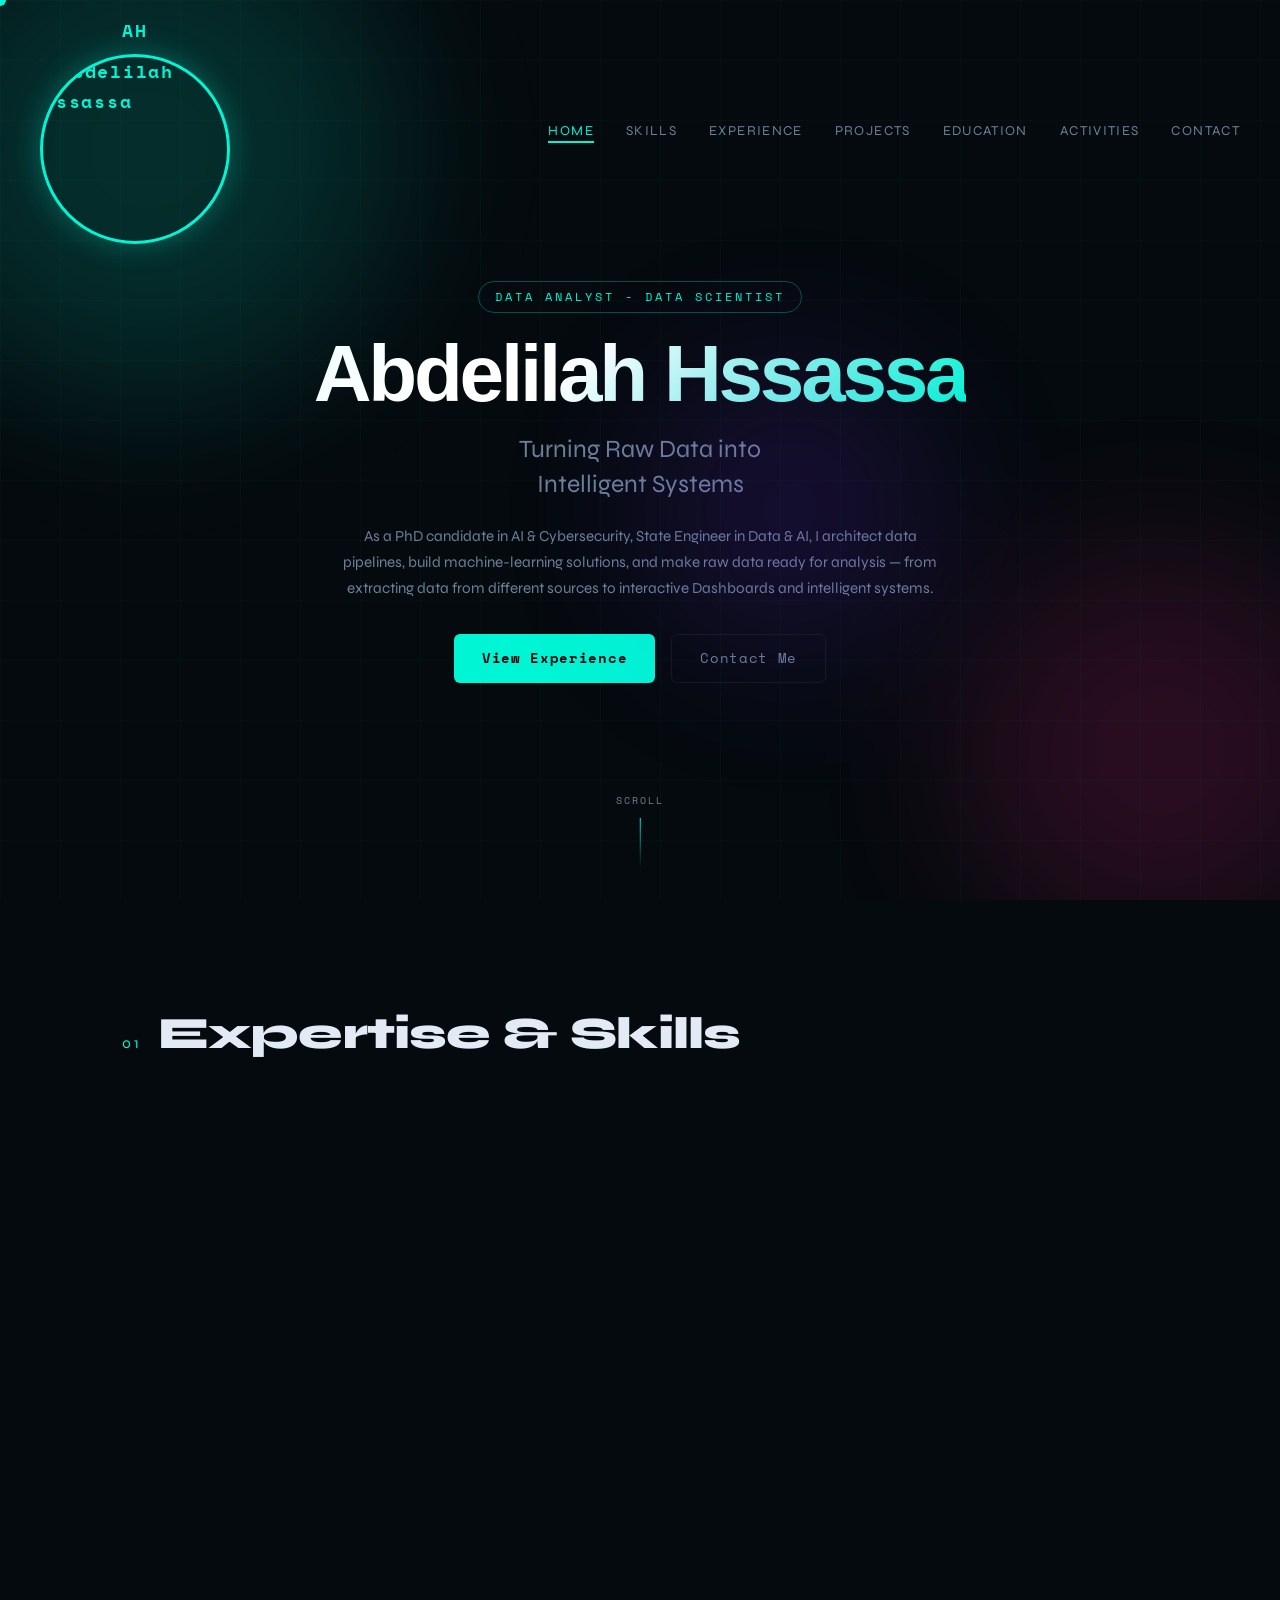
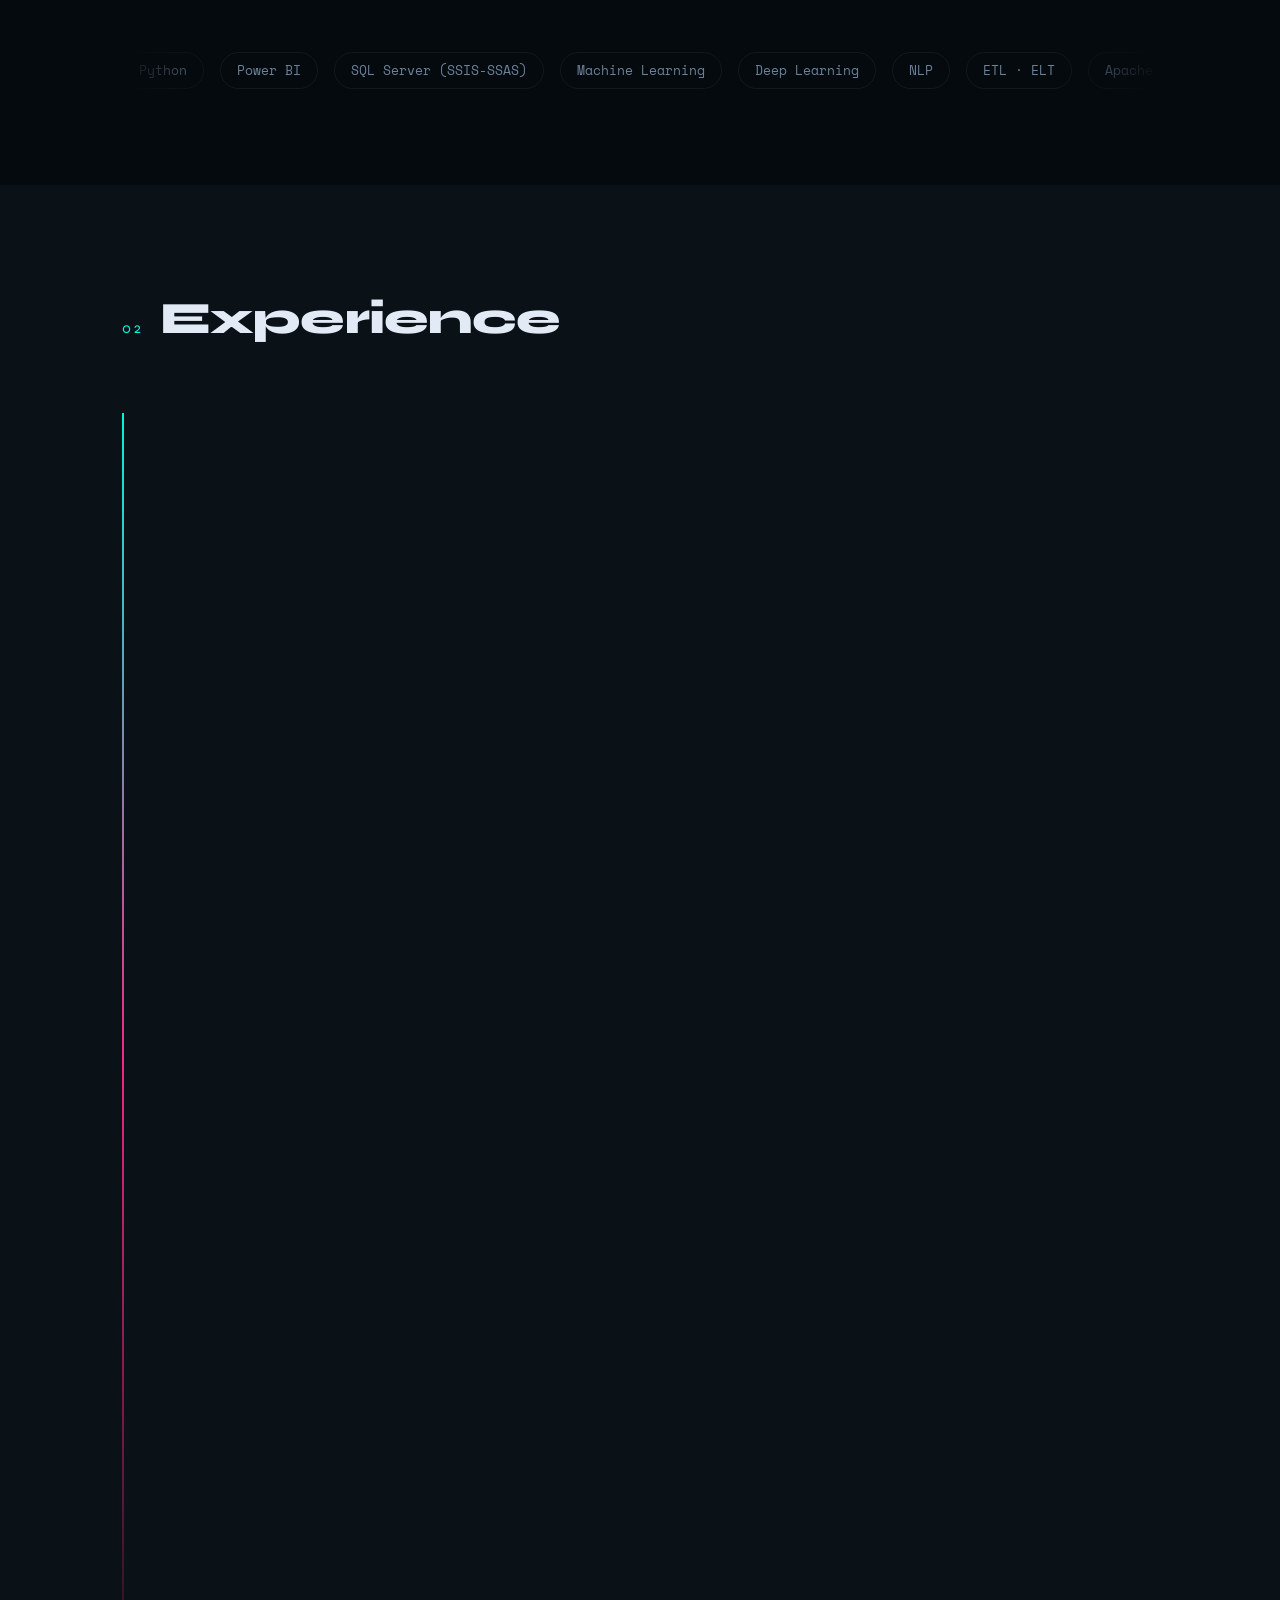
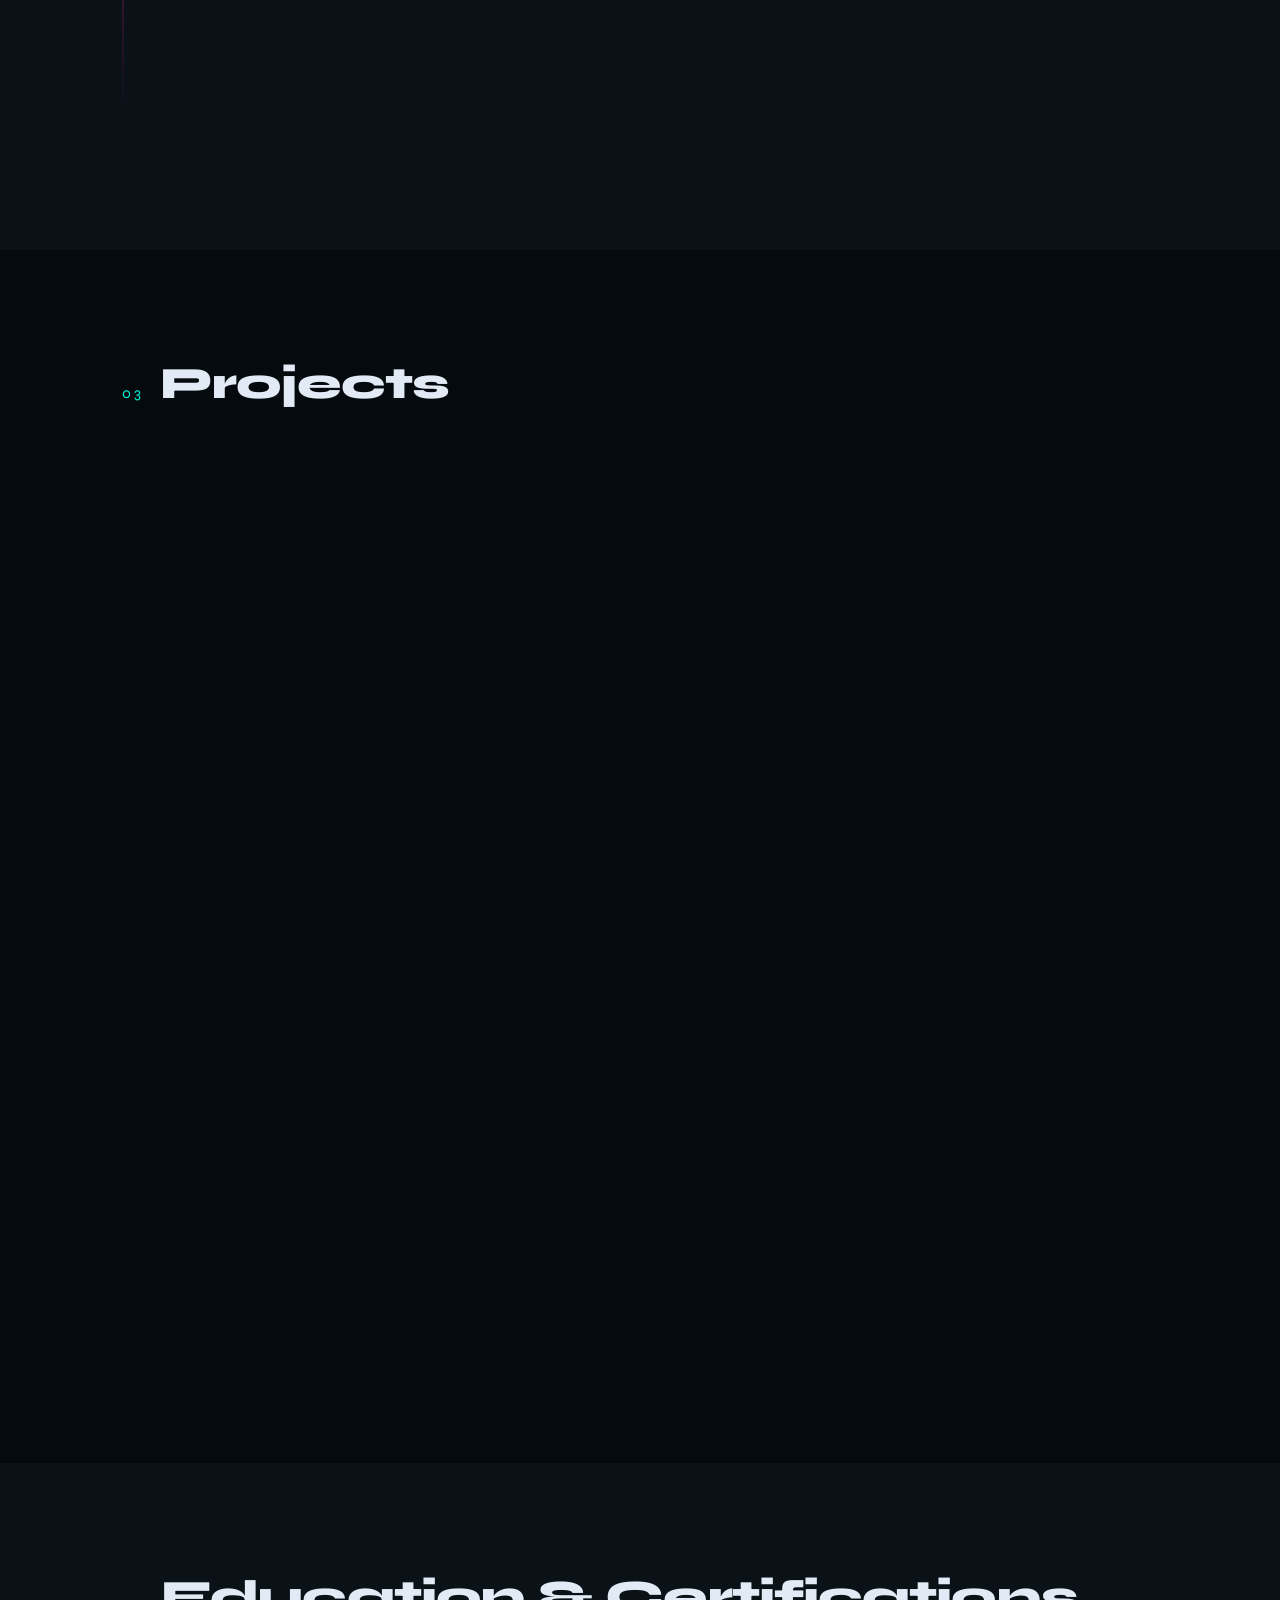
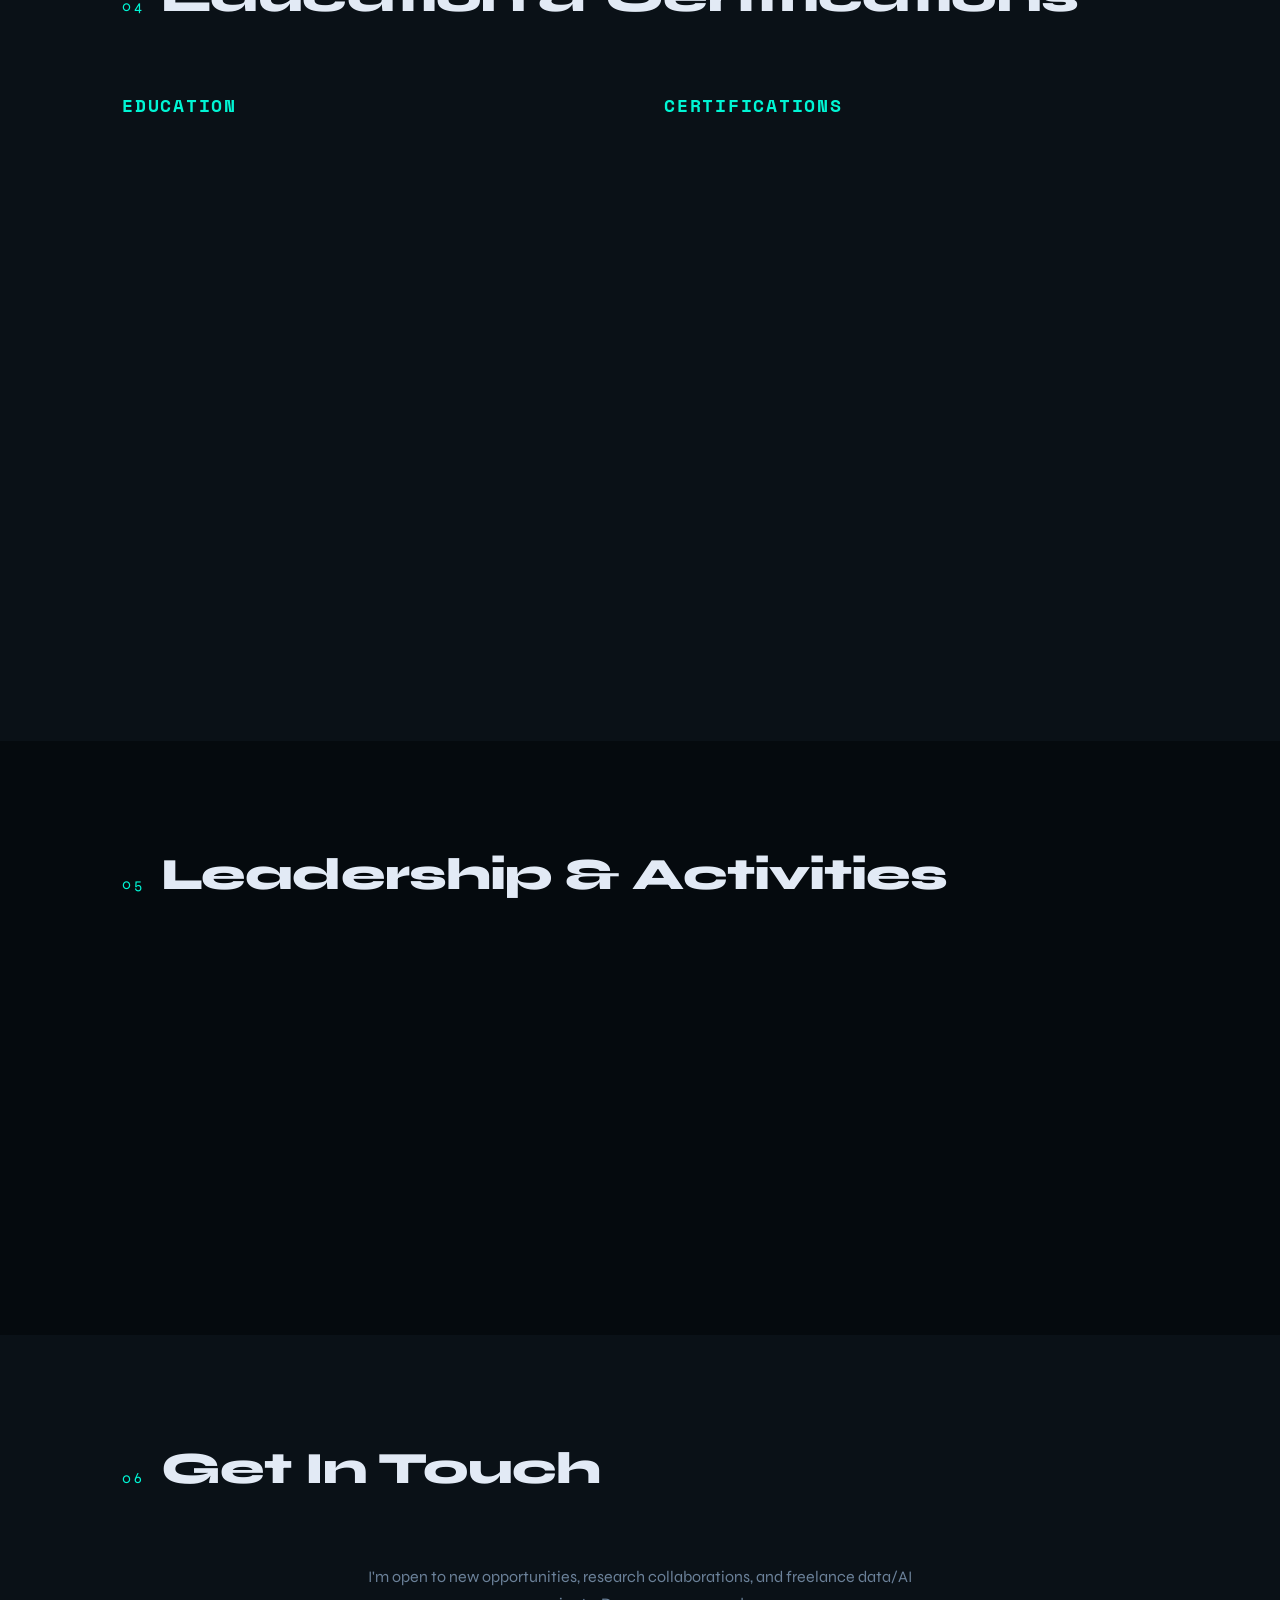
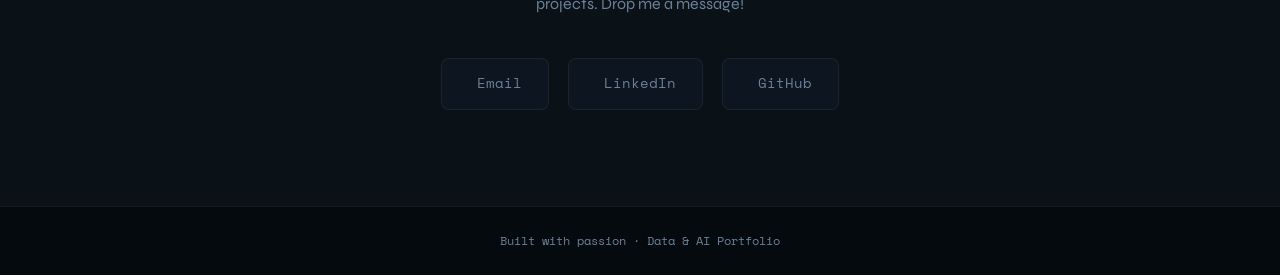
==== index.html @ 55bfc21a "First" ====
<!DOCTYPE html>
<html lang="en">
<head>
  <meta charset="UTF-8" />
  <meta name="viewport" content="width=device-width, initial-scale=1.0" />
  <title>Portfolio – Data & AI Engineer</title>
  <link rel="preconnect" href="https://fonts.googleapis.com" />
  <link rel="preconnect" href="https://fonts.gstatic.com" crossorigin />
  <link href="https://fonts.googleapis.com/css2?family=Space+Mono:ital,wght@0,400;0,700;1,400&family=Syne:wght@400;700;800&display=swap" rel="stylesheet" />
  <script src="https://unpkg.com/lucide@latest/dist/umd/lucide.min.js"></script>
  <link rel="stylesheet" href="style.css" />
</head>
<body>
  <!-- Cursor -->
  <div class="cursor" id="cursor"></div>

  <!-- Nav -->
  <nav id="navbar">
    <div class="nav-logo" id="nav-name">AH</div>
    <ul class="nav-links" id="nav-links"></ul>
    <button class="nav-toggle" id="nav-toggle" aria-label="Toggle menu">
      <span></span><span></span><span></span>
    </button>
  </nav>

  <!-- Hero -->
  <section class="hero" id="home">
    <div class="hero-grid-bg"></div>
    <div class="hero-content">
      <div class="hero-tag" id="hero-tag"></div>
      <h1 class="hero-name" id="hero-name"></h1>
      <p class="hero-title" id="hero-title"></p>
      <p class="hero-bio" id="hero-bio"></p>
      <div class="hero-cta">
        <a href="#experience" class="btn btn-primary">View Experience</a>
        <a href="#contact" class="btn btn-ghost">Contact Me</a>
      </div>
    </div>
    <div class="hero-orbs">
      <div class="orb orb1"></div>
      <div class="orb orb2"></div>
      <div class="orb orb3"></div>
    </div>
    <div class="scroll-indicator">
      <span>scroll</span>
      <div class="scroll-line"></div>
    </div>
  </section>

  <!-- Skills -->
  <section class="section" id="skills">
    <div class="container">
      <div class="section-header">
        <span class="section-number">01</span>
        <h2 class="section-title">Expertise & Skills</h2>
      </div>
      <div class="domains-grid" id="domains-grid"></div>
      <div class="skills-marquee">
        <div class="marquee-track" id="marquee-track"></div>
      </div>
    </div>
  </section>

  <!-- Experience -->
  <section class="section section-dark" id="experience">
    <div class="container">
      <div class="section-header">
        <span class="section-number">02</span>
        <h2 class="section-title">Experience</h2>
      </div>
      <div class="timeline" id="timeline"></div>
    </div>
  </section>

  <!-- Projects -->
  <section class="section" id="projects">
    <div class="container">
      <div class="section-header">
        <span class="section-number">03</span>
        <h2 class="section-title">Projects</h2>
      </div>
      <div class="projects-grid" id="projects-grid"></div>
    </div>
  </section>

  <!-- Education & Certs -->
  <section class="section section-dark" id="education">
    <div class="container">
      <div class="section-header">
        <span class="section-number">04</span>
        <h2 class="section-title">Education & Certifications</h2>
      </div>
      <div class="edu-cert-grid">
        <div>
          <h3 class="subsection-title">Education</h3>
          <div id="education-list"></div>
        </div>
        <div>
          <h3 class="subsection-title">Certifications</h3>
          <div id="certs-list"></div>
        </div>
      </div>
    </div>
  </section>

  <!-- Extracurricular -->
  <section class="section" id="activities">
    <div class="container">
      <div class="section-header">
        <span class="section-number">05</span>
        <h2 class="section-title">Leadership & Activities</h2>
      </div>
      <div class="activities-grid" id="activities-grid"></div>
    </div>
  </section>

  <!-- Contact -->
  <section class="section section-dark" id="contact">
    <div class="container contact-container">
      <div class="section-header">
        <span class="section-number">06</span>
        <h2 class="section-title">Get In Touch</h2>
      </div>
      <p class="contact-intro" id="contact-intro"></p>
      <div class="contact-links" id="contact-links"></div>
    </div>
  </section>

  <footer>
    <p id="footer-text"></p>
  </footer>

  <script src="data.js"></script>
  <script src="main.js"></script>
</body>
</html>
---- style.css ----
/* ============================================================
   style.css — Portfolio — Dark + Neon Terminal Aesthetic
   ============================================================ */

/* ── Reset & Base ─────────────────────────────────────────── */
*, *::before, *::after { box-sizing: border-box; margin: 0; padding: 0; }

:root {
  --bg:          #050a0e;
  --bg-alt:      #0a1117;
  --bg-card:     #0d1520;
  --border:      rgba(255,255,255,0.06);
  --text:        #e2eaf5;
  --text-muted:  #6b8199;
  --accent:      #00f5d4;
  --accent2:     #f72585;
  --accent3:     #7b2fff;
  --font-mono:   'Space Mono', monospace;
  --font-sans:   'Syne', sans-serif;
  --radius:      12px;
  --transition:  0.3s cubic-bezier(.4,0,.2,1);
}

html { scroll-behavior: smooth; }

body {
  background: var(--bg);
  color: var(--text);
  font-family: var(--font-sans);
  font-size: 16px;
  line-height: 1.7;
  cursor: none;
  overflow-x: hidden;
}

a { color: inherit; text-decoration: none; }
img { max-width: 100%; border-radius: var(--radius); }
ul { list-style: none; }

/* ── Custom Cursor ────────────────────────────────────────── */
.cursor {
  position: fixed;
  width: 12px; height: 12px;
  background: var(--accent);
  border-radius: 50%;
  pointer-events: none;
  z-index: 9999;
  transform: translate(-50%, -50%);
  transition: transform .15s ease, width .2s ease, height .2s ease, opacity .2s ease;
  mix-blend-mode: screen;
}
.cursor.hover  { width: 28px; height: 28px; opacity: .6; }
.cursor.click  { transform: translate(-50%,-50%) scale(.6); }

/* ── Navbar ───────────────────────────────────────────────── */
#navbar {
  position: fixed; top: 0; left: 0; right: 0; z-index: 100;
  display: flex; align-items: center; justify-content: space-between;
  padding: 1rem 2.5rem;
  transition: background var(--transition), border-bottom var(--transition);
}
#navbar.scrolled {
  background: rgba(5,10,14,.92);
  backdrop-filter: blur(16px);
  border-bottom: 1px solid var(--border);
}

.nav-logo {
  font-family: var(--font-mono);
  font-size: 1.1rem;
  font-weight: 700;
  color: var(--accent);
  letter-spacing: .1em;
  display: flex;
  flex-direction: column;
  align-items: center;
  gap: 0.5rem;
}

.nav-links { display: flex; gap: 2rem; }
.nav-link {
  font-size: .85rem;
  letter-spacing: .1em;
  text-transform: uppercase;
  color: var(--text-muted);
  transition: color var(--transition);
  position: relative;
}
.nav-link::after {
  content: '';
  position: absolute; bottom: -4px; left: 0;
  width: 0; height: 2px;
  background: var(--accent);
  transition: width var(--transition);
}
.nav-link:hover, .nav-link.active { color: var(--accent); }
.nav-link:hover::after, .nav-link.active::after { width: 100%; }

.nav-toggle { display: none; flex-direction: column; gap: 5px; background: none; border: none; cursor: pointer; }
.nav-toggle span { display: block; width: 24px; height: 2px; background: var(--text); border-radius: 2px; transition: var(--transition); }

/* ── Containers & Sections ────────────────────────────────── */
.container { max-width: 1100px; margin: 0 auto; padding: 0 2rem; }

.section       { padding: 6rem 0; }
.section-dark  { background: var(--bg-alt); }

.section-header {
  display: flex; align-items: baseline; gap: 1rem;
  margin-bottom: 3.5rem;
}
.section-number {
  /* font-family: var(--font-mono); */
  font-family: var(--accent2), sans-serif;
  font-size: .95rem;
  color: var(--accent);
  letter-spacing: .2em;
}
.section-title {
  font-size: clamp(1.8rem, 4vw, 2.8rem);
  font-weight: 800;
  letter-spacing: -.02em;
}

/* ── Buttons ──────────────────────────────────────────────── */
.btn {
  display: inline-flex; align-items: center; gap: .5rem;
  padding: .75rem 1.75rem;
  border-radius: 6px;
  font-family: var(--font-mono);
  font-size: .85rem;
  letter-spacing: .05em;
  transition: var(--transition);
  cursor: pointer;
}
.btn-primary {
  background: var(--accent);
  color: #050a0e;
  font-weight: 700;
}
.btn-primary:hover { filter: brightness(1.15) drop-shadow(0 0 12px var(--accent)); }
.btn-ghost {
  border: 1px solid var(--border);
  color: var(--text-muted);
}
.btn-ghost:hover { border-color: var(--accent); color: var(--accent); }

/* ── Tags / Pills ─────────────────────────────────────────── */
.tag {
  display: inline-block;
  padding: .25rem .65rem;
  border-radius: 4px;
  font-family: var(--font-mono);
  font-size: .72rem;
  background: rgba(0,245,212,.08);
  color: var(--accent);
  border: 1px solid rgba(0,245,212,.18);
  transition: var(--transition);
}
.tag:hover { background: rgba(0,245,212,.18); }

/* ── Hero ─────────────────────────────────────────────────── */
.hero {
  position: relative;
  min-height: 100vh;
  display: flex; align-items: center;
  overflow: hidden;
  padding: 8rem 2rem 4rem;
}
.hero-grid-bg {
  position: absolute; inset: 0;
  background-image:
    linear-gradient(rgba(0,245,212,.03) 1px, transparent 1px),
    linear-gradient(90deg, rgba(0,245,212,.03) 1px, transparent 1px);
  background-size: 60px 60px;
  animation: gridFade 3s ease forwards;
}
@keyframes gridFade { from { opacity: 0 } to { opacity: 1 } }

.hero-content {
  position: relative;
  max-width: 780px;
  margin: 0 auto;
  text-align: center;
  animation: heroIn .9s ease both;
}
@keyframes heroIn { from { opacity:0; transform:translateY(30px) } to { opacity:1; transform:none } }

.hero-photo {
  width: 190px; height: 190px;
  border-radius: 50%;
  object-fit: cover;
  border: 3px solid var(--accent);
  box-shadow: 0 0 30px rgba(0,245,212,.3);
}
.hero-tag {
  display: inline-block;
  font-family: var(--font-mono);
  font-size: .75rem;
  color: var(--accent);
  letter-spacing: .25em;
  text-transform: uppercase;
  margin-bottom: 1.2rem;
  padding: .3rem 1rem;
  border: 1px solid rgba(0,245,212,.3);
  border-radius: 30px;
}
.hero-name {
  font-size: clamp(2.6rem, 7vw, 5rem);
  font-family: 'Helvetica', sans-serif; /* choose your font */
  font-weight: 800;
  letter-spacing: -.04em;
  line-height: 1.05;
  margin-bottom: 1rem;
  background: linear-gradient(135deg, #fff 40%, var(--accent));
  -webkit-background-clip: text;
  -webkit-text-fill-color: transparent;
  background-clip: text;
}
.hero-title {
  font-size: clamp(1rem, 3vw, 1.55rem);
  color: var(--text-muted);
  margin-bottom: 1.4rem;
  line-height: 1.4;
}
.hero-bio {
  max-width: 600px;
  margin: 0 auto 2rem;
  color: var(--text-muted);
  font-size: .95rem;
}
.hero-cta { display: flex; gap: 1rem; justify-content: center; flex-wrap: wrap; }

/* Orbs */
.hero-orbs { position: absolute; inset: 0; pointer-events: none; overflow: hidden; }
.orb {
  position: absolute; border-radius: 50%;
  filter: blur(80px); opacity: .15;
  animation: float 8s ease-in-out infinite;
}
.orb1 { width: 500px; height: 500px; top: -100px; left: -100px; background: var(--accent); animation-delay: 0s; }
.orb2 { width: 400px; height: 400px; bottom: -50px; right: -80px; background: var(--accent2); animation-delay: -3s; }
.orb3 { width: 300px; height: 300px; top: 40%; left: 50%; background: var(--accent3); animation-delay: -6s; }
@keyframes float {
  0%,100% { transform: translateY(0) scale(1); }
  50%      { transform: translateY(-30px) scale(1.05); }
}

/* Scroll indicator */
.scroll-indicator {
  position: absolute; bottom: 2rem; left: 50%; transform: translateX(-50%);
  display: flex; flex-direction: column; align-items: center; gap: .5rem;
  font-family: var(--font-mono); font-size: .65rem; color: var(--text-muted);
  letter-spacing: .2em; text-transform: uppercase;
  animation: fadeIn 2s 1.5s both;
}
.scroll-line {
  width: 1px; height: 50px;
  background: linear-gradient(to bottom, var(--accent), transparent);
  animation: scrollPulse 2s ease-in-out infinite;
}
@keyframes scrollPulse { 0%,100% { opacity:.4 } 50% { opacity:1 } }
@keyframes fadeIn { from { opacity:0 } to { opacity:1 } }

/* ── Domain Cards ─────────────────────────────────────────── */
.domains-grid {
  display: grid;
  grid-template-columns: repeat(auto-fit, minmax(280px, 1fr));
  gap: 1.5rem;
  margin-bottom: 4rem;
}
.domain-card {
  background: var(--bg-card);
  border: 1px solid var(--border);
  border-radius: var(--radius);
  padding: 1.8rem;
  transition: var(--transition);
  opacity: 0; transform: translateY(20px);
  position: relative; overflow: hidden;
}
.domain-card::before {
  content: '';
  position: absolute; top: 0; left: 0;
  width: 100%; height: 3px;
  background: var(--accent);
  transform: scaleX(0); transform-origin: left;
  transition: transform var(--transition);
}
.domain-card.visible { opacity: 1; transform: none; transition: opacity .5s ease, transform .5s ease; }
.domain-card:hover { transform: translateY(-6px); border-color: rgba(255,255,255,.12); }
.domain-card:hover::before { transform: scaleX(1); }
.domain-icon {
  width: 42px; height: 42px;
  border-radius: 8px;
  display: flex; align-items: center; justify-content: center;
  background: rgba(0,245,212,.08);
  margin-bottom: 1rem;
  color: var(--accent);
}
.domain-card h3 { font-size: 1rem; font-weight: 700; margin-bottom: .5rem; }
.domain-card p  { font-size: .85rem; color: var(--text-muted); line-height: 1.6; }

/* ── Marquee ──────────────────────────────────────────────── */
.skills-marquee {
  overflow: hidden;
  mask-image: linear-gradient(90deg, transparent, black 10%, black 90%, transparent);
}
.marquee-track {
  display: flex; gap: 1rem; width: max-content;
  animation: marquee 30s linear infinite;
}
.marquee-item {
  white-space: nowrap;
  font-family: var(--font-mono);
  font-size: .8rem;
  padding: .4rem 1rem;
  border: 1px solid var(--border);
  border-radius: 30px;
  color: var(--text-muted);
  flex-shrink: 0;
  transition: var(--transition);
}
.marquee-item:hover { color: var(--accent); border-color: var(--accent); }
@keyframes marquee { from { transform: translateX(0) } to { transform: translateX(-50%) } }

/* ── Timeline ─────────────────────────────────────────────── */
.timeline {
  position: relative;
  padding-left: 2rem;
}
.timeline::before {
  content: '';
  position: absolute; left: 0; top: 0; bottom: 0;
  width: 2px;
  background: linear-gradient(to bottom, var(--accent), var(--accent2), transparent);
}

.timeline-item {
  position: relative;
  margin-bottom: 2.5rem;
  opacity: 0; transform: translateX(-20px);
  transition-delay: calc(var(--i) * .1s);
}
.timeline-item.visible { opacity: 1; transform: none; transition: opacity .5s ease, transform .5s ease; transition-delay: calc(var(--i) * .12s); }

.timeline-dot {
  position: absolute; left: -2.47rem; top: 1.5rem;
  width: 14px; height: 14px;
  border-radius: 50%;
  background: var(--bg);
  border: 2px solid var(--accent);
  box-shadow: 0 0 10px var(--accent);
}
.timeline-card {
  background: var(--bg-card);
  border: 1px solid var(--border);
  border-radius: var(--radius);
  padding: 1.8rem;
  transition: var(--transition);
}
.timeline-card:hover { border-color: rgba(0,245,212,.25); }
.timeline-header {
  display: flex; justify-content: space-between;
  align-items: flex-start; flex-wrap: wrap; gap: 1rem;
  margin-bottom: 1rem;
}
.timeline-role    { font-size: 1.1rem; font-weight: 700; }
.timeline-company { font-size: .9rem; color: var(--accent); font-family: var(--font-mono); }
.timeline-meta    { display: flex; flex-direction: column; align-items: flex-end; gap: .3rem; }
.timeline-period  { font-size: .8rem; color: var(--text-muted); font-family: var(--font-mono); }
.timeline-type    {
  font-size: .7rem; padding: .2rem .6rem;
  border-radius: 4px; border: 1px solid var(--border);
  color: var(--text-muted); font-family: var(--font-mono);
}
.timeline-bullets { padding-left: 1rem; margin-bottom: 1rem; }
.timeline-bullets li {
  font-size: .9rem; color: var(--text-muted);
  margin-bottom: .4rem;
  list-style: disc;
}
.timeline-screenshot {
  width: 100%; border-radius: 8px;
  border: 1px solid var(--border);
  margin-bottom: 1rem;
}
.timeline-tools { display: flex; flex-wrap: wrap; gap: .5rem; }

/* ── Projects Grid ────────────────────────────────────────── */
.projects-grid {
  display: grid;
  grid-template-columns: repeat(auto-fit, minmax(300px, 1fr));
  gap: 1.5rem;
}
.project-card {
  background: var(--bg-card);
  border: 1px solid var(--border);
  border-radius: var(--radius);
  overflow: hidden;
  display: flex; flex-direction: column;
  transition: var(--transition);
  opacity: 0; transform: translateY(20px);
  transition-delay: calc(var(--i) * .08s);
}
.project-card.visible { opacity: 1; transform: none; transition: opacity .5s ease, transform .5s ease; transition-delay: calc(var(--i) * .1s); }
.project-card:hover { transform: translateY(-6px); border-color: rgba(0,245,212,.2); box-shadow: 0 20px 40px rgba(0,0,0,.4); }

.project-icon-bg {
  display: flex; align-items: center; justify-content: center;
  height: 130px;
  background: linear-gradient(135deg, #0d1520, #0a0f1a);
  border-bottom: 1px solid var(--border);
  color: var(--accent);
  font-size: 2rem;
}
.project-icon-bg svg { width: 40px; height: 40px; }
.project-img { height: 160px; width: 100%; object-fit: cover; }
.project-body { padding: 1.5rem; flex: 1; display: flex; flex-direction: column; gap: .75rem; }
.project-title { font-size: 1rem; font-weight: 700; }
.project-desc  { font-size: .86rem; color: var(--text-muted); flex: 1; }
.project-tags  { display: flex; flex-wrap: wrap; gap: .4rem; }
.project-link  {
  display: inline-flex; align-items: center; gap: .3rem;
  font-family: var(--font-mono); font-size: .78rem;
  color: var(--accent);
  transition: var(--transition);
  margin-top: .3rem;
}
.project-link svg { width: 14px; height: 14px; }
.project-link:hover { text-decoration: underline; }

/* ── Education & Certs ────────────────────────────────────── */
.edu-cert-grid {
  display: grid;
  grid-template-columns: 1fr 1fr;
  gap: 3rem;
}
.subsection-title {
  font-size: 1.1rem; font-weight: 700;
  color: var(--accent); font-family: var(--font-mono);
  letter-spacing: .1em; text-transform: uppercase;
  margin-bottom: 1.5rem;
}
.edu-item {
  display: flex; gap: 1rem; align-items: flex-start;
  padding: 1.2rem;
  border: 1px solid var(--border);
  border-radius: var(--radius);
  margin-bottom: 1rem;
  background: var(--bg-card);
  opacity: 0; transform: translateY(16px);
  transition: var(--transition);
}
.edu-item.visible { opacity:1; transform:none; }
.edu-icon { color: var(--accent); flex-shrink: 0; padding-top: .2rem; }
.edu-icon svg { width: 20px; height: 20px; }
.edu-item h4    { font-size: .95rem; font-weight: 700; margin-bottom: .2rem; }
.edu-school     { font-size: .82rem; color: var(--accent); font-family: var(--font-mono); margin-right: .6rem; }
.edu-period     { font-size: .75rem; color: var(--text-muted); font-family: var(--font-mono); }
.edu-detail     { font-size: .82rem; color: var(--text-muted); margin-top: .4rem; }

.cert-item {
  display: flex; align-items: center; gap: 1rem;
  padding: 1rem 1.2rem;
  border: 1px solid var(--border);
  border-radius: var(--radius);
  margin-bottom: .75rem;
  background: var(--bg-card);
  transition: var(--transition);
  opacity: 0; transform: translateY(16px);
}
.cert-item.visible { opacity:1; transform:none; }
.cert-item:hover { border-color: var(--accent); transform: translateX(6px); }
.cert-icon { color: var(--accent3); flex-shrink: 0; }
.cert-icon svg { width: 20px; height: 20px; }
.cert-item h4   { font-size: .9rem; font-weight: 600; margin-bottom: .15rem; }
.cert-issuer    { font-size: .78rem; color: var(--text-muted); font-family: var(--font-mono); }
.cert-ext       { margin-left: auto; color: var(--text-muted); flex-shrink: 0; }
.cert-ext svg   { width: 14px; height: 14px; }

/* ── Activities ───────────────────────────────────────────── */
.activities-grid {
  display: grid;
  grid-template-columns: repeat(auto-fit, minmax(260px, 1fr));
  gap: 1.5rem;
}
.activity-card {
  background: var(--bg-card);
  border: 1px solid var(--border);
  border-radius: var(--radius);
  padding: 1.6rem;
  opacity: 0; transform: translateY(16px);
  transition: var(--transition);
}
.activity-card.visible { opacity:1; transform:none; }
.activity-card:hover   { border-color: rgba(247,37,133,.3); }
.activity-year {
  font-family: var(--font-mono);
  font-size: .8rem;
  color: var(--accent2);
  letter-spacing: .15em;
  margin-bottom: 1rem;
  padding-bottom: .75rem;
  border-bottom: 1px solid var(--border);
}
.activity-list li {
  font-size: .87rem;
  color: var(--text-muted);
  padding: .35rem 0;
  border-bottom: 1px solid var(--border);
  position: relative;
  padding-left: 1rem;
}
.activity-list li::before {
  content: '›';
  position: absolute; left: 0;
  color: var(--accent2);
}
.activity-list li:last-child { border-bottom: none; }

/* ── Contact ──────────────────────────────────────────────── */
.contact-container { text-align: center; }
.contact-intro {
  max-width: 560px;
  margin: 0 auto 2.5rem;
  color: var(--text-muted);
}
.contact-links {
  display: flex; gap: 1.2rem;
  justify-content: center; flex-wrap: wrap;
}
.contact-link {
  display: flex; align-items: center; gap: .6rem;
  padding: .85rem 1.6rem;
  border: 1px solid var(--border);
  border-radius: 8px;
  background: var(--bg-card);
  font-family: var(--font-mono);
  font-size: .85rem;
  transition: var(--transition);
  color: var(--text-muted);
}
.contact-link svg { width: 18px; height: 18px; }
.contact-link:hover {
  border-color: var(--accent);
  color: var(--accent);
  box-shadow: 0 0 20px rgba(0,245,212,.15);
  transform: translateY(-3px);
}

/* ── Footer ───────────────────────────────────────────────── */
footer {
  padding: 1.5rem;
  text-align: center;
  font-family: var(--font-mono);
  font-size: .75rem;
  color: var(--text-muted);
  border-top: 1px solid var(--border);
}

/* ── Responsive ───────────────────────────────────────────── */
@media (max-width: 768px) {
  .nav-links {
    display: none; flex-direction: column; gap: 1rem;
    position: absolute; top: 100%; left: 0; right: 0;
    background: rgba(5,10,14,.97);
    padding: 1.5rem 2rem;
    border-bottom: 1px solid var(--border);
  }
  .nav-links.open { display: flex; }
  .nav-toggle { display: flex; }
  .edu-cert-grid { grid-template-columns: 1fr; }
  .timeline { padding-left: 1.2rem; }
  .timeline-header { flex-direction: column; }
  .timeline-meta { align-items: flex-start; }
  body { cursor: auto; }
  .cursor { display: none; }
}
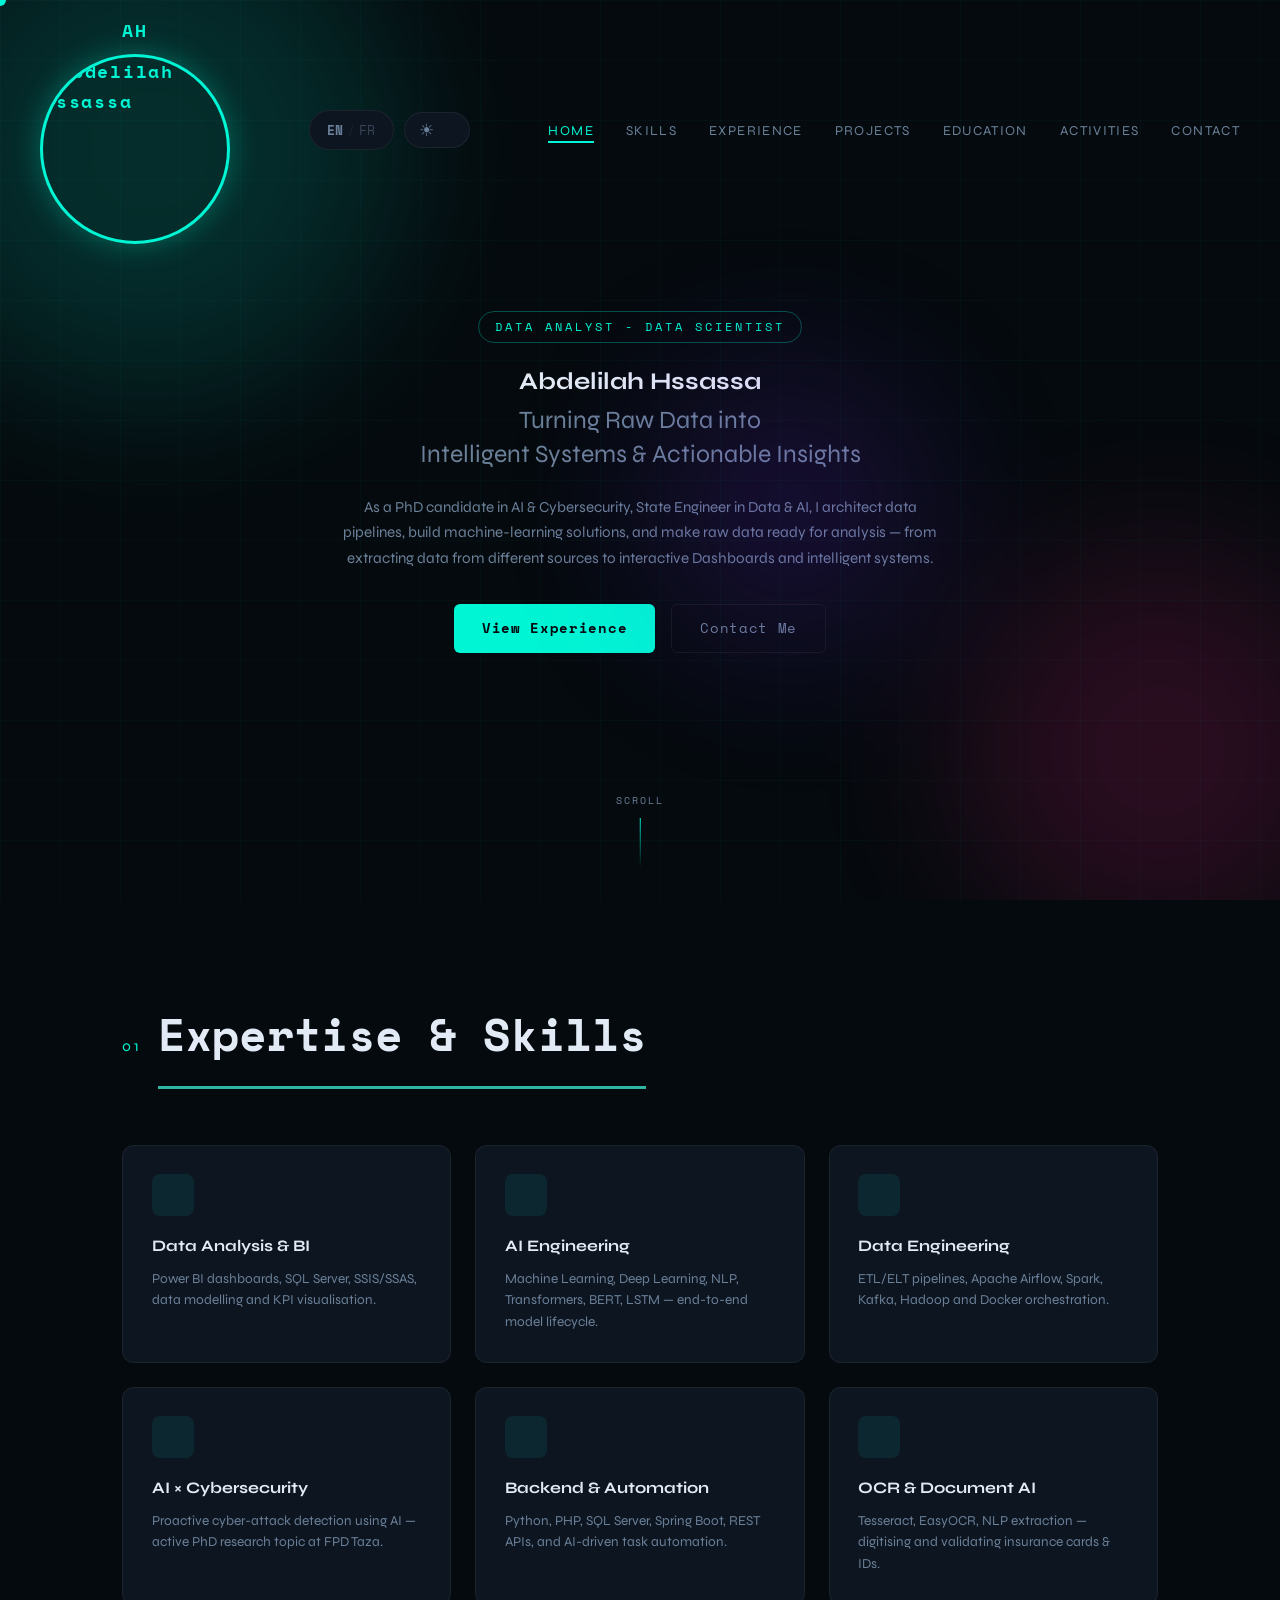
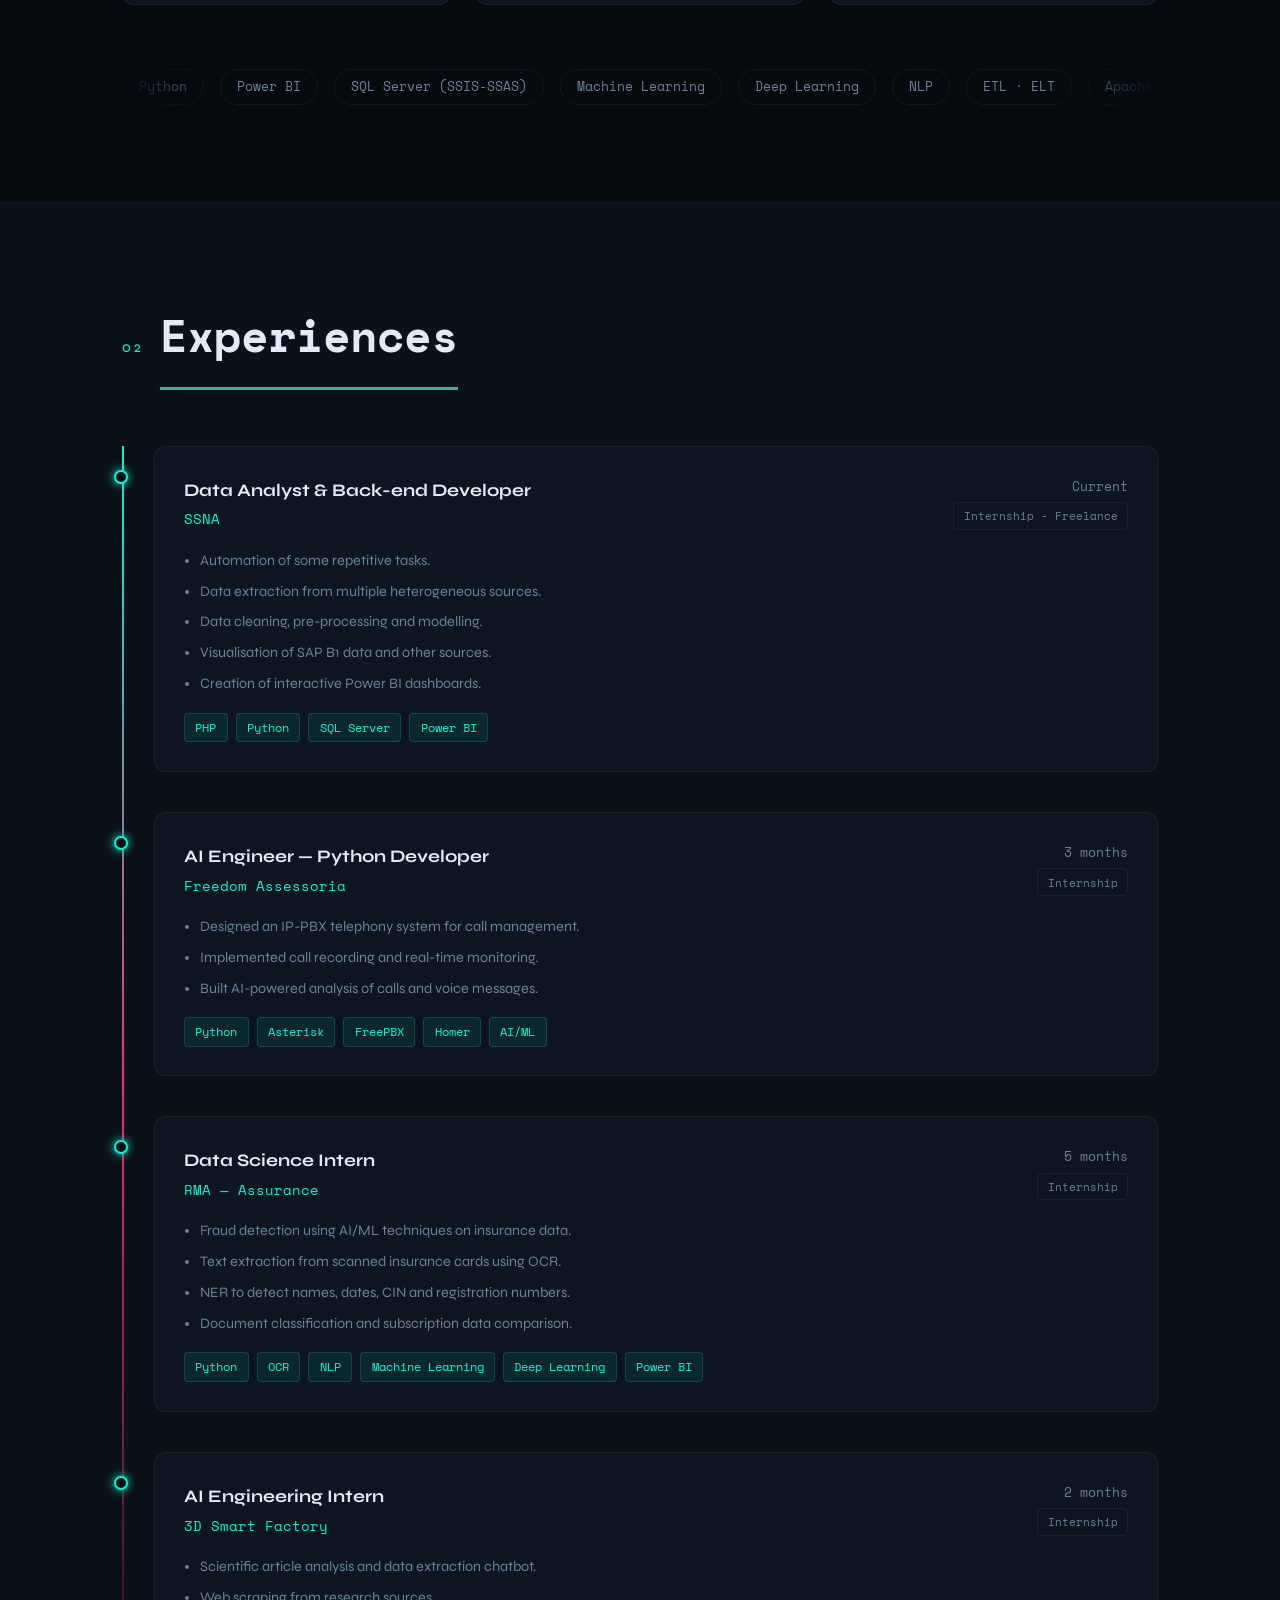
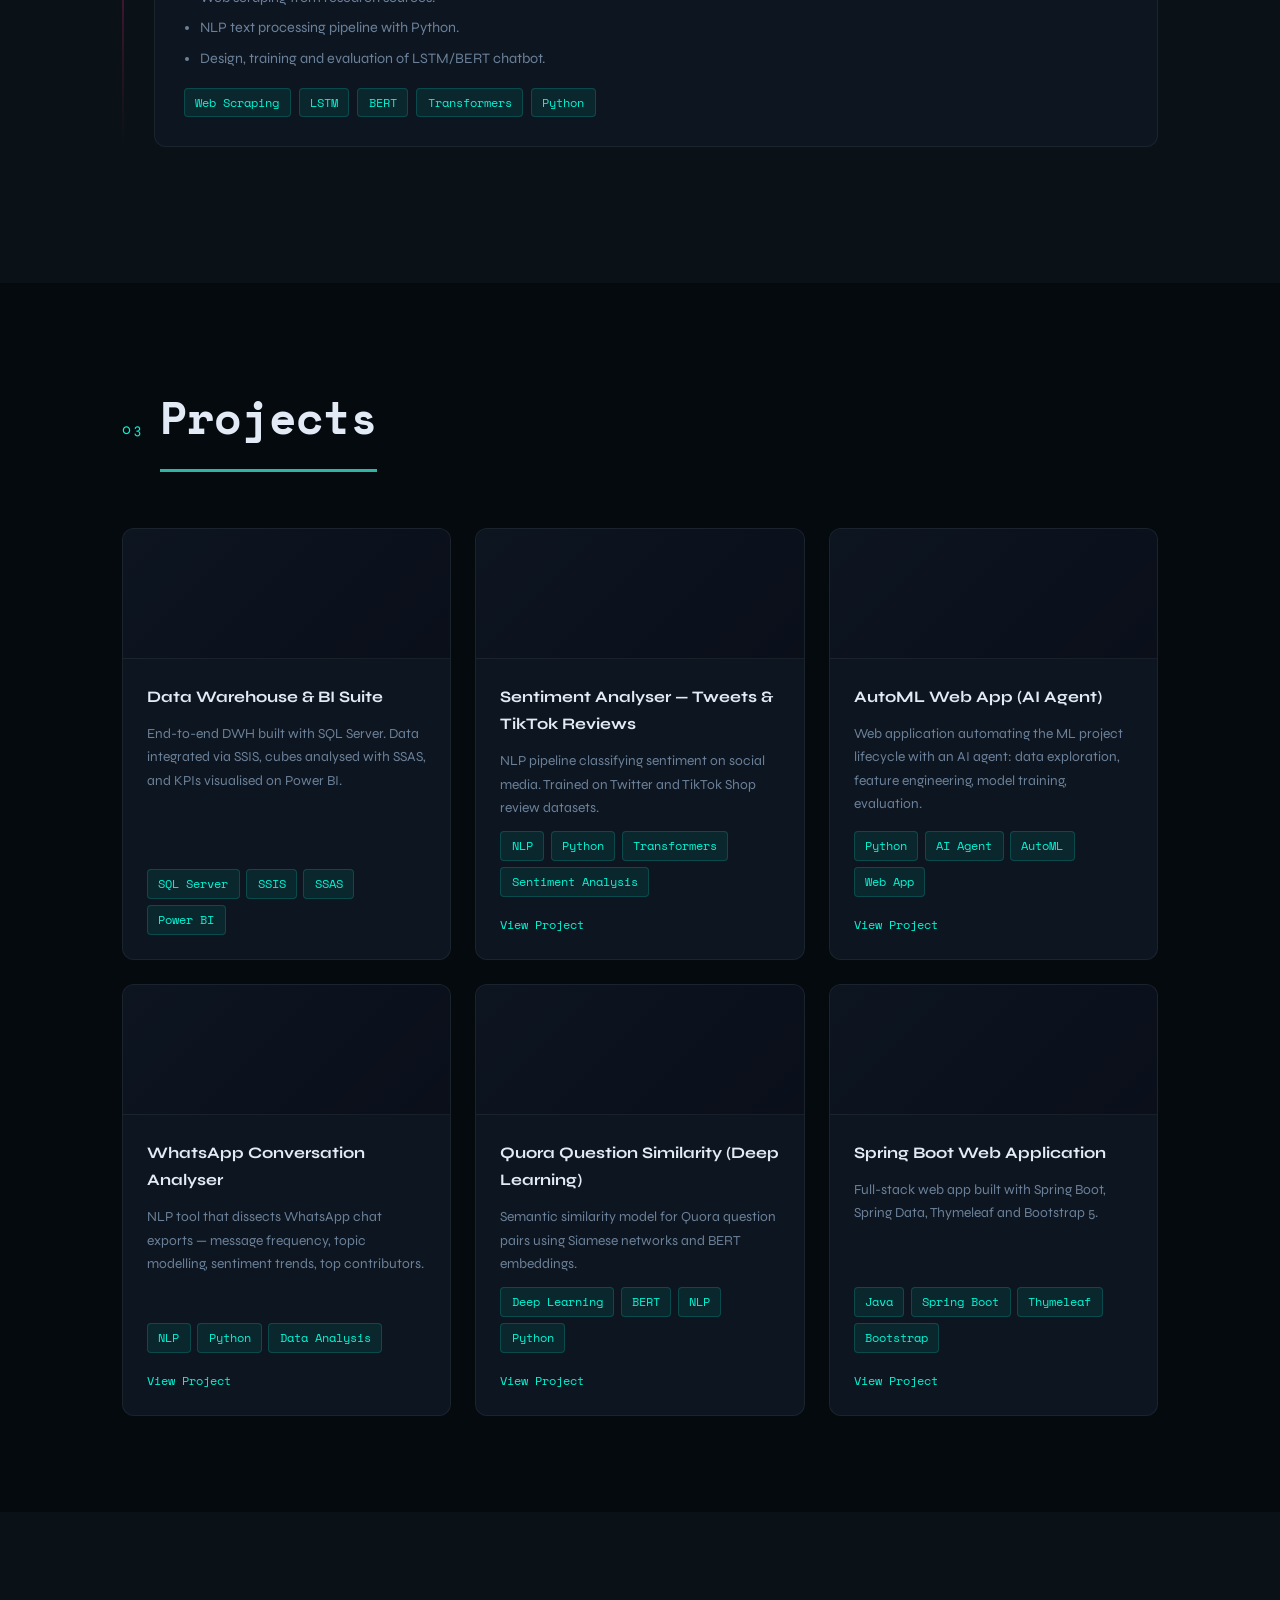
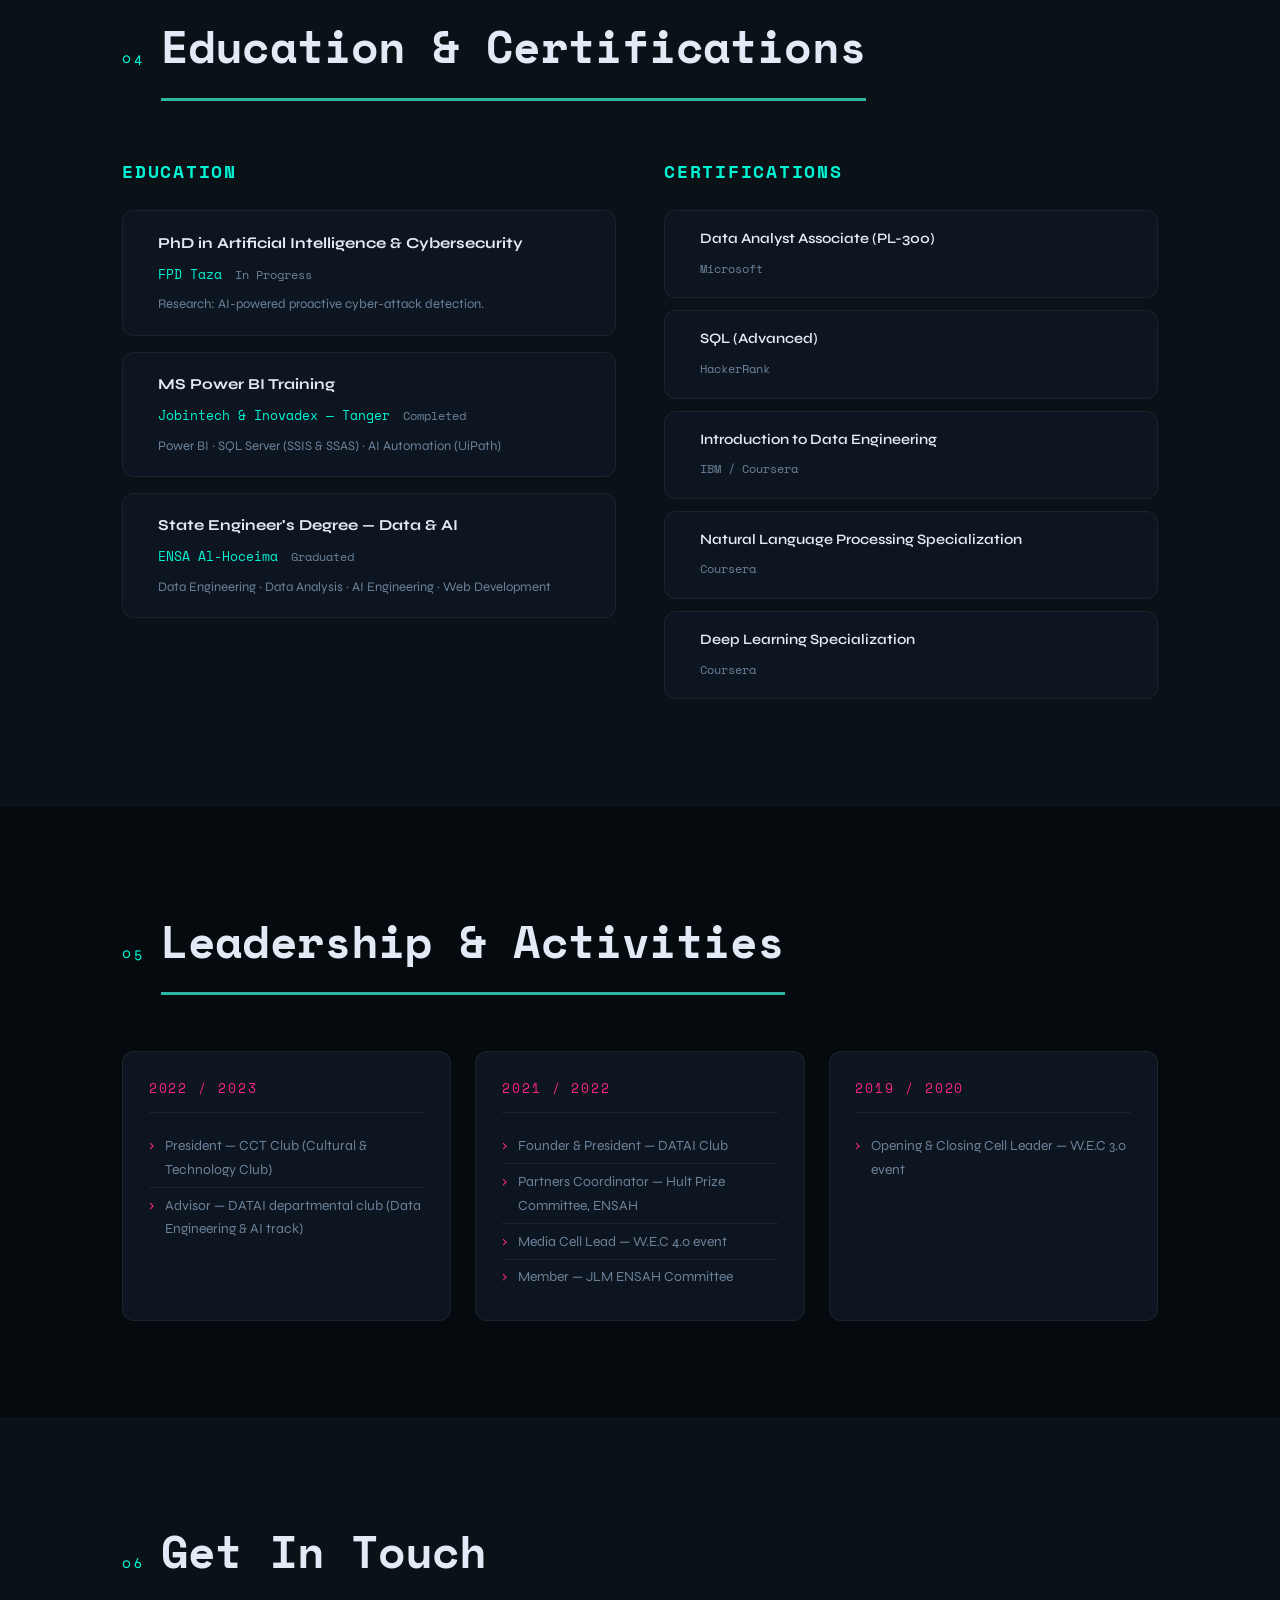
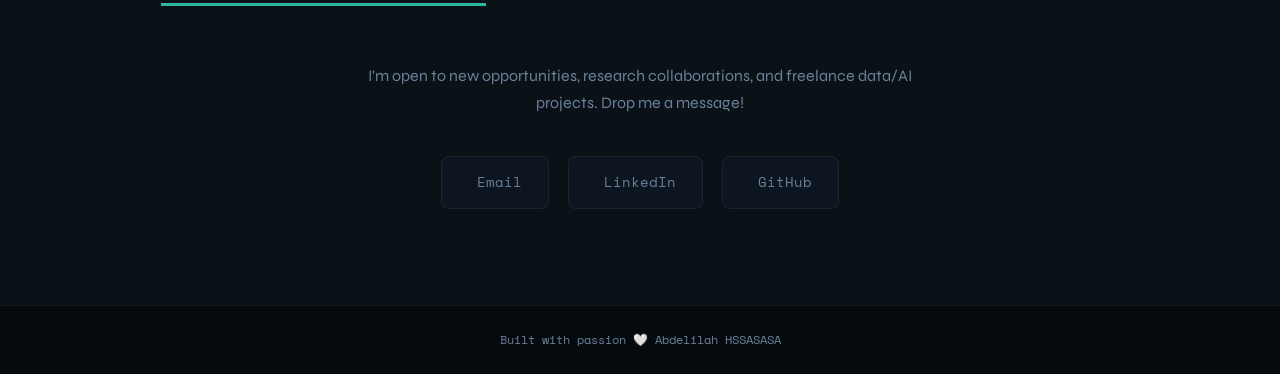
==== commit b3cb00c9: "fixing language + mode buttons" ====
--- a/index.html
+++ b/index.html
@@ -17,7 +17,24 @@
   <!-- Nav -->
   <nav id="navbar">
     <div class="nav-logo" id="nav-name">AH</div>
+    
+    <div class="nav-actions">
+      <!-- Language Toggle -->
+      <button id="lang-toggle" class="toggle-btn" type="button" aria-label="Toggle language">
+        <span class="lang-text">EN</span>
+        <span class="lang-separator">/</span>
+        <span class="lang-text">FR</span>
+      </button>
+
+      <!-- Theme Toggle -->
+      <button id="theme-toggle" class="toggle-btn theme-toggle" type="button" aria-label="Toggle theme">
+        <span class="theme-icon sun">☀︎</span>
+        <span class="theme-icon moon">☽</span>
+      </button>
+    </div>
+
     <ul class="nav-links" id="nav-links"></ul>
+    
     <button class="nav-toggle" id="nav-toggle" aria-label="Toggle menu">
       <span></span><span></span><span></span>
     </button>
@@ -32,8 +49,8 @@
       <p class="hero-title" id="hero-title"></p>
       <p class="hero-bio" id="hero-bio"></p>
       <div class="hero-cta">
-        <a href="#experience" class="btn btn-primary">View Experience</a>
-        <a href="#contact" class="btn btn-ghost">Contact Me</a>
+        <a id="btn-view-experience" href="#experience" class="btn btn-primary">View Experiences</a>
+        <a id="btn-contact-me" href="#contact" class="btn btn-ghost">Contact Me</a>
       </div>
     </div>
     <div class="hero-orbs">
@@ -42,7 +59,7 @@
       <div class="orb orb3"></div>
     </div>
     <div class="scroll-indicator">
-      <span>scroll</span>
+      <span id="scroll-label">scroll</span>
       <div class="scroll-line"></div>
     </div>
   </section>
@@ -52,7 +69,7 @@
     <div class="container">
       <div class="section-header">
         <span class="section-number">01</span>
-        <h2 class="section-title">Expertise & Skills</h2>
+        <h2 id="skills-title" class="section-title">Expertise & Skills</h2>
       </div>
       <div class="domains-grid" id="domains-grid"></div>
       <div class="skills-marquee">
@@ -66,7 +83,7 @@
     <div class="container">
       <div class="section-header">
         <span class="section-number">02</span>
-        <h2 class="section-title">Experience</h2>
+        <h2 id="experience-title" class="section-title">Experiences</h2>
       </div>
       <div class="timeline" id="timeline"></div>
     </div>
@@ -77,7 +94,7 @@
     <div class="container">
       <div class="section-header">
         <span class="section-number">03</span>
-        <h2 class="section-title">Projects</h2>
+        <h2 id="projects-title" class="section-title">Projects</h2>
       </div>
       <div class="projects-grid" id="projects-grid"></div>
     </div>
@@ -88,7 +105,7 @@
     <div class="container">
       <div class="section-header">
         <span class="section-number">04</span>
-        <h2 class="section-title">Education & Certifications</h2>
+        <h2 id="education-title" class="section-title">Education & Certifications</h2>
       </div>
       <div class="edu-cert-grid">
         <div>
@@ -108,7 +125,7 @@
     <div class="container">
       <div class="section-header">
         <span class="section-number">05</span>
-        <h2 class="section-title">Leadership & Activities</h2>
+        <h2 id="activities-title" class="section-title">Leadership & Activities</h2>
       </div>
       <div class="activities-grid" id="activities-grid"></div>
     </div>
@@ -119,7 +136,7 @@
     <div class="container contact-container">
       <div class="section-header">
         <span class="section-number">06</span>
-        <h2 class="section-title">Get In Touch</h2>
+        <h2 id="contact-title" class="section-title">Get In Touch</h2>
       </div>
       <p class="contact-intro" id="contact-intro"></p>
       <div class="contact-links" id="contact-links"></div>
@@ -133,4 +150,4 @@
   <script src="data.js"></script>
   <script src="main.js"></script>
 </body>
-</html>
+</html>
--- a/style.css
+++ b/style.css
@@ -21,6 +21,21 @@
   --transition:  0.3s cubic-bezier(.4,0,.2,1);
 }
 
+:root[data-theme="light"] {
+  --bg:          #f8fafc;
+  --bg-alt:      #e2e8f0;
+  --bg-card:     #ffffff;
+  --border:      rgba(15,23,42,0.14);
+  --text:        #0f172a;
+  --text-muted:  #475569;
+  --accent:      #0ea5e9;
+  --accent2:     #d946ef;
+  --accent3:     #7c3aed;
+  --tag-bg:      rgba(14,165,233,.10);
+  --tag-border:  rgba(14,165,233,.24);
+  --tag-bg-hover: rgba(14,165,233,.18);
+}
+
 html { scroll-behavior: smooth; }
 
 body {
@@ -33,13 +48,13 @@
   overflow-x: hidden;
 }
 
-a { color: inherit; text-decoration: none; }
+a { color: inherit; text-decoration:dashed; }
 img { max-width: 100%; border-radius: var(--radius); }
 ul { list-style: none; }
 
 /* ── Custom Cursor ────────────────────────────────────────── */
 .cursor {
-  position: fixed;
+  position: fixed; top: 0; left: 0;
   width: 12px; height: 12px;
   background: var(--accent);
   border-radius: 50%;
@@ -78,6 +93,11 @@
 }
 
 .nav-links { display: flex; gap: 2rem; }
+.nav-actions {
+  display: flex;
+  gap: 0.75rem;
+  align-items: center;
+}
 .nav-link {
   font-size: .85rem;
   letter-spacing: .1em;
@@ -117,11 +137,13 @@
   letter-spacing: .2em;
 }
 .section-title {
+  font-family: var(--font-mono), monospace, sans-serif;
   font-size: clamp(1.8rem, 4vw, 2.8rem);
-  font-weight: 800;
+  font-weight: 1000;
   letter-spacing: -.02em;
-}
-
+  border-bottom: 3px solid #2eb5a3; /* adjust thickness & color */
+  padding-bottom: 0.3em;         /* spacing between text and line */
+}
 /* ── Buttons ──────────────────────────────────────────────── */
 .btn {
   display: inline-flex; align-items: center; gap: .5rem;
@@ -152,12 +174,12 @@
   border-radius: 4px;
   font-family: var(--font-mono);
   font-size: .72rem;
-  background: rgba(0,245,212,.08);
-  color: var(--accent);
-  border: 1px solid rgba(0,245,212,.18);
-  transition: var(--transition);
-}
-.tag:hover { background: rgba(0,245,212,.18); }
+  background: var(--tag-bg, rgba(0,245,212,.08));
+  color: var(--accent);
+  border: 1px solid var(--tag-border, rgba(0,245,212,.18));
+  transition: var(--transition);
+}
+.tag:hover { background: var(--tag-bg-hover, rgba(0,245,212,.18)); }
 
 /* ── Hero ─────────────────────────────────────────────────── */
 .hero {
@@ -187,11 +209,44 @@
 @keyframes heroIn { from { opacity:0; transform:translateY(30px) } to { opacity:1; transform:none } }
 
 .hero-photo {
-  width: 190px; height: 190px;
+  width: clamp(110px, 24vw, 190px);
+  height: clamp(110px, 24vw, 190px);
   border-radius: 50%;
   object-fit: cover;
   border: 3px solid var(--accent);
   box-shadow: 0 0 30px rgba(0,245,212,.3);
+  transition: transform var(--transition), box-shadow var(--transition);
+  cursor: zoom-in;
+}
+.hero-photo:hover {
+  transform: scale(1.04);
+  box-shadow: 0 0 40px rgba(0,245,212,.5);
+}
+.hero-photo:active {
+  transform: scale(0.96);
+}
+#photo-lightbox {
+  position: fixed;
+  inset: 0;
+  display: none;
+  align-items: center;
+  justify-content: center;
+  background: rgba(5, 10, 14, 0.93);
+  z-index: 9998;
+  cursor: zoom-out;
+  padding: 1rem;
+}
+#photo-lightbox.open {
+  display: flex;
+}
+#photo-lightbox img {
+  max-width: min(92vw, 680px);
+  max-height: min(92vh, 680px);
+  width: auto;
+  height: auto;
+  border-radius: 14px;
+  object-fit: cover;
+  box-shadow: 0 0 60px rgba(0, 245, 212, 0.5);
 }
 .hero-tag {
   display: inline-block;
@@ -205,7 +260,7 @@
   border: 1px solid rgba(0,245,212,.3);
   border-radius: 30px;
 }
-.hero-name {
+/* .hero-name {
   font-size: clamp(2.6rem, 7vw, 5rem);
   font-family: 'Helvetica', sans-serif; /* choose your font */
   font-weight: 800;
@@ -216,8 +271,24 @@
   -webkit-background-clip: text;
   -webkit-text-fill-color: transparent;
   background-clip: text;
-}
+} 
+*/
+.hero-name {
+  font-size: clamp(2.6rem, 7vw, 5rem); /* keep responsive scaling */
+  font-family: 'Helvetica', sans-serif;
+  font-weight: 800;
+  letter-spacing: -.04em;
+  line-height: 1.05;
+  margin-bottom: 1rem;
+  background: linear-gradient(135deg, #81d1ce 0%, var(--accent));
+  -webkit-background-clip: text;
+  -webkit-text-fill-color: transparent;
+  background-clip: text;
+}
+
+
 .hero-title {
+  font-family: var(--font-sans);
   font-size: clamp(1rem, 3vw, 1.55rem);
   color: var(--text-muted);
   margin-bottom: 1.4rem;
@@ -303,7 +374,7 @@
 /* ── Marquee ──────────────────────────────────────────────── */
 .skills-marquee {
   overflow: hidden;
-  mask-image: linear-gradient(90deg, transparent, black 10%, black 90%, transparent);
+  mask-image: linear-gradient(90deg, transparent, rgb(0, 0, 0) 10%, rgb(0, 0, 0) 90%, transparent);
 }
 .marquee-track {
   display: flex; gap: 1rem; width: max-content;
@@ -558,8 +629,107 @@
   border-top: 1px solid var(--border);
 }
 
+/* ── Enhanced Toggle Buttons ───────────────────────────────── */
+
+.nav-actions {
+  display: flex;
+  gap: 0.65rem;
+  align-items: center;
+}
+
+/* Base Toggle Button */
+.toggle-btn {
+  position: relative;
+  display: flex;
+  align-items: center;
+  justify-content: center;
+  gap: 4px;
+  padding: 0.55rem 1.1rem;
+  background: var(--bg-card);
+  border: 1px solid var(--border);
+  border-radius: 50px;
+  font-family: var(--font-mono);
+  font-size: 0.82rem;
+  font-weight: 500;
+  color: var(--text-muted);
+  cursor: pointer;
+  transition: all 0.3s cubic-bezier(0.4, 0, 0.2, 1);
+  overflow: hidden;
+  min-width: 68px;
+}
+
+.toggle-btn:hover {
+  border-color: var(--accent);
+  color: var(--accent);
+  box-shadow: 0 0 15px rgba(0, 245, 212, 0.15);
+  transform: translateY(-1px);
+}
+
+.toggle-btn:active {
+  transform: scale(0.95);
+}
+
+/* Language Toggle */
+#lang-toggle .lang-text {
+  transition: color 0.3s ease;
+}
+
+#lang-toggle.active .lang-text:first-child {
+  color: var(--accent);
+  font-weight: 700;
+}
+
+#lang-toggle .lang-separator {
+  color: var(--border);
+  font-weight: 300;
+}
+
+/* Theme Toggle */
+.theme-toggle {
+  padding: 0.55rem 0.85rem;
+  min-width: auto;
+  gap: 6px;
+}
+
+.theme-icon {
+  display: inline-block;
+  transition: all 0.4s cubic-bezier(0.4, 0, 0.2, 1);
+  font-size: 1.05rem;
+  line-height: 1;
+}
+
+#theme-toggle .sun  { opacity: 1; transform: rotate(0deg); }
+#theme-toggle .moon { opacity: 0; transform: rotate(-30deg); }
+
+:root[data-theme="light"] #theme-toggle .sun {
+  opacity: 0;
+  transform: rotate(30deg);
+}
+
+:root[data-theme="light"] #theme-toggle .moon {
+  opacity: 1;
+  transform: rotate(0deg);
+}
+
+
 /* ── Responsive ───────────────────────────────────────────── */
 @media (max-width: 768px) {
+  #navbar {
+    padding: 0.75rem 1rem;
+    flex-wrap: wrap;
+  }
+
+  .nav-logo {
+    font-size: 0.9rem;
+    gap: 0.3rem;
+  }
+
+  .hero-photo {
+    width: 80px;
+    height: 80px;
+    border: 2px solid var(--accent);
+  }
+
   .nav-links {
     display: none; flex-direction: column; gap: 1rem;
     position: absolute; top: 100%; left: 0; right: 0;
@@ -569,10 +739,70 @@
   }
   .nav-links.open { display: flex; }
   .nav-toggle { display: flex; }
-  .edu-cert-grid { grid-template-columns: 1fr; }
-  .timeline { padding-left: 1.2rem; }
-  .timeline-header { flex-direction: column; }
+
+  .container { padding: 0 1rem; }
+  .section { padding: 4.5rem 0; }
+
+  .hero {
+    min-height: 80vh;
+    padding: 6rem 1rem 2.5rem;
+  }
+  .hero-content { max-width: 100%; width: 100%; padding: 0 0.5rem; }
+  .hero-tag { margin-bottom: 0.8rem; }
+  .hero-bio { max-width: 100%; font-size: 0.92rem; margin-bottom: 1.6rem; }
+  .hero-cta { justify-content: center; }
+  .hero-orbs, .scroll-indicator { display: none; }
+
+  .section-header { flex-direction: column; align-items: flex-start; margin-bottom: 2rem; }
+  .section-title { font-size: 1.8rem; }
+
+  .domains-grid, .projects-grid, .activities-grid {
+    grid-template-columns: 1fr;
+  }
+
+  .edu-cert-grid { grid-template-columns: 1fr; gap: 1.2rem; }
+
+  .timeline {
+    padding-left: 0;
+  }
+  .timeline::before { left: -2px; }
+  .timeline-item { margin-bottom: 1.75rem; }
+  .timeline-header { flex-direction: column; align-items: flex-start; }
   .timeline-meta { align-items: flex-start; }
+
+  .contact-intro { font-size: 0.92rem; }
+  .contact-links { gap: 0.7rem; }
+  .contact-link { width: 100%; justify-content: center; }
+
   body { cursor: auto; }
   .cursor { display: none; }
 }
+
+@media (max-width: 480px) {
+  #navbar {
+    padding: 0.5rem 0.75rem;
+  }
+
+  .nav-logo {
+    font-size: 0.8rem;
+  }
+
+  .hero-photo {
+    width: 70px;
+    height: 70px;
+    border: 2px solid var(--accent);
+  }
+
+  .nav-toggle { 
+    width: 24px; 
+    height: 24px;
+  }
+
+  .hero {
+    padding: 5rem 0.75rem 2rem;
+  }
+
+  .hero-name { font-size: 1.8rem; }
+  .hero-title { font-size: 1rem; }
+  .section-title { font-size: 1.5rem; }
+}
